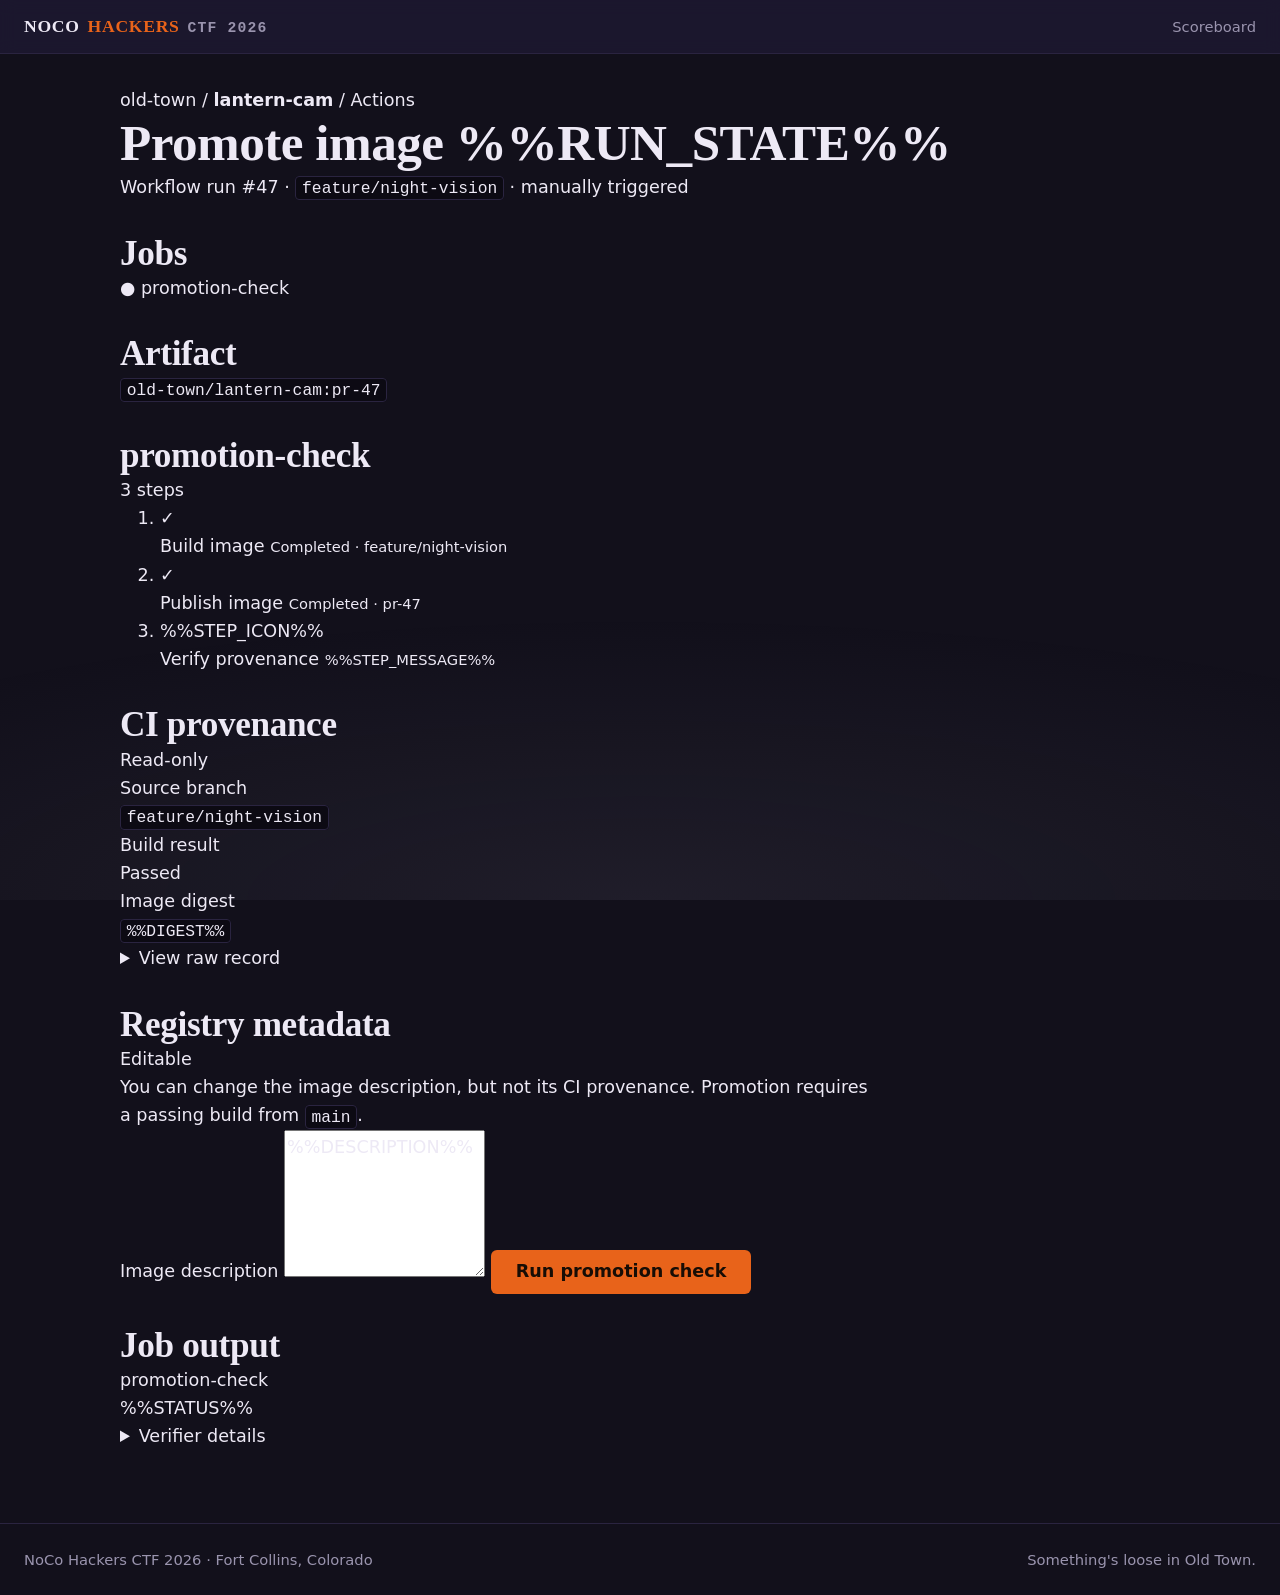
==== challenges/web/main-character-syndrome/src/index.html @ d04d58c6 "inital commit" ====
<!doctype html>
<html lang="en" data-theme="dark">
<head>
<meta charset="utf-8">
<meta name="viewport" content="width=device-width, initial-scale=1">
<title>Promote image · old-town/lantern-cam</title>
<link rel="stylesheet" href="/theme/theme.bundle.css">
<link rel="stylesheet" href="/registry.css">
<link rel="icon" href="/theme/favicon.svg" type="image/svg+xml">
</head>
<body>
<header class="noco-nav">
  <a class="noco-nav__mark" href="https://ctf.nocohackers.com">NOCO<b>HACKERS</b><span class="noco-nav__year">CTF 2026</span></a>
  <span class="noco-nav__spacer"></span>
  <a href="https://ctf.nocohackers.com/challenges">Scoreboard</a>
</header>
<main class="noco-shell pipeline">
  <nav class="pipeline-breadcrumb" aria-label="Breadcrumb">old-town <span>/</span> <strong>lantern-cam</strong> <span>/</span> Actions</nav>
  <div class="pipeline-heading">
    <div>
      <h1>Promote image <span class="run-badge %%STATE_CLASS%%">%%RUN_STATE%%</span></h1>
      <p>Workflow run #47 · <code>feature/night-vision</code> · manually triggered</p>
    </div>
  </div>
  <div class="pipeline-layout">
    <aside class="pipeline-sidebar" aria-label="Workflow navigation">
      <h2>Jobs</h2>
      <div class="pipeline-selected"><span aria-hidden="true">●</span> promotion-check</div>
      <h2>Artifact</h2>
      <p><code>old-town/lantern-cam:pr-47</code></p>
    </aside>
    <div class="pipeline-main">
      <section class="pipeline-panel" aria-labelledby="job-title">
        <div class="pipeline-panel__head"><h2 id="job-title">promotion-check</h2><span>3 steps</span></div>
        <ol class="pipeline-steps">
          <li><span class="step-icon step-ok" aria-hidden="true">✓</span><div>Build image <small>Completed · feature/night-vision</small></div></li>
          <li><span class="step-icon step-ok" aria-hidden="true">✓</span><div>Publish image <small>Completed · pr-47</small></div></li>
          <li><span class="step-icon %%STEP_CLASS%%" aria-hidden="true">%%STEP_ICON%%</span><div>Verify provenance <small>%%STEP_MESSAGE%%</small></div></li>
        </ol>
      </section>

      <section class="pipeline-panel" aria-labelledby="provenance-title">
        <div class="pipeline-panel__head"><h2 id="provenance-title">CI provenance</h2><span>Read-only</span></div>
        <dl class="pipeline-details">
          <div><dt>Source branch</dt><dd><code>feature/night-vision</code></dd></div>
          <div><dt>Build result</dt><dd><span class="pipeline-success">Passed</span></dd></div>
          <div><dt>Image digest</dt><dd><code>%%DIGEST%%</code></dd></div>
        </dl>
        <details class="pipeline-raw"><summary>View raw record</summary><pre><code>%%PROVENANCE%%</code></pre></details>
      </section>

      <section class="pipeline-panel" aria-labelledby="metadata-title">
        <div class="pipeline-panel__head"><h2 id="metadata-title">Registry metadata</h2><span>Editable</span></div>
        <div class="pipeline-panel__body">
          <p>You can change the image description, but not its CI provenance. Promotion requires a passing build from <code>main</code>.</p>
          <form method="post" action="/promote#output">
            <label for="description">Image description</label>
            <textarea id="description" name="description" rows="5" maxlength="4096" spellcheck="false">%%DESCRIPTION%%</textarea>
            <button class="noco-btn" type="submit">Run promotion check</button>
          </form>
        </div>
      </section>

      <section id="output" class="pipeline-panel" aria-labelledby="output-title">
        <div class="pipeline-panel__head"><h2 id="output-title">Job output</h2><span>promotion-check</span></div>
        <div class="pipeline-output" aria-live="polite">%%STATUS%%</div>
        <details class="pipeline-raw pipeline-log">
          <summary>Verifier details</summary>
          <div><p>The job sends the CI record and registry description to a <code>jq</code> JSON-lines reader. Non-JSON lines are skipped.</p>%%AUDIT%%</div>
        </details>
      </section>
    </div>
  </div>
</main>
<footer class="noco-footer">
  <span>NoCo Hackers CTF 2026 &middot; Fort Collins, Colorado</span>
  <span class="noco-footer__spacer"></span>
  <span>Something's loose in Old Town.</span>
</footer>
</body>
</html>
---- theme/theme.bundle.css ----
/* NoCo Hackers CTF 2026 - bundle (tokens.css + theme.css).
   Generated by tools/build-theme.sh; edit the sources, not this file. */

/* ==========================================================================
   NoCo Hackers CTF 2026 — design tokens
   "Something's loose in Old Town."

   Every colour, size and font in the event comes from this file. Challenge
   authors should never hard-code a hex value: use the variables. If you need
   a colour that isn't here, open a PR against the theme rather than inventing
   one locally — that's how 25 challenges end up looking like 25 events.
   ========================================================================== */

:root {
  /* --- Core palette: a Fort Collins October night ----------------------- */
  --noco-night:    #12101b;  /* sky over Horsetooth, page background        */
  --noco-dusk:     #1d1930;  /* raised surfaces, cards                      */
  --noco-shadow:   #2a2440;  /* borders, dividers, inset wells              */
  --noco-fog:      #9a94ae;  /* muted text, river mist off the Poudre       */
  --noco-moon:     #ede9f5;  /* primary text                               */

  --noco-pumpkin:  #e8631a;  /* primary accent — jack-o'-lantern            */
  --noco-ember:    #f59a2e;  /* hover / secondary accent                    */
  --noco-aspen:    #f2c14e;  /* highlights, gold aspen in the canyon        */
  --noco-poudre:   #2e7d8f;  /* cool counterweight, links                   */
  --noco-lichen:   #6b8f3a;  /* success, solved, healthy                    */
  --noco-blood:    #a32b2b;  /* error, danger, wrong flag                   */

  /* --- Semantic aliases: prefer these in components -------------------- */
  --bg:            var(--noco-night);
  --bg-raised:     var(--noco-dusk);
  --bg-inset:      #0c0a13;
  --border:        var(--noco-shadow);
  --text:          var(--noco-moon);
  --text-muted:    var(--noco-fog);
  --accent:        var(--noco-pumpkin);
  --accent-hover:  var(--noco-ember);
  --link:          var(--noco-aspen);
  --success:       var(--noco-lichen);
  --danger:        var(--noco-blood);

  /* --- Type ------------------------------------------------------------ */
  --font-display: ui-serif, Georgia, Cambria, "Times New Roman", Times, serif;
  --font-body:    ui-sans-serif, system-ui, -apple-system, BlinkMacSystemFont,
                  "Segoe UI", sans-serif;
  --font-mono:    ui-monospace, "SFMono-Regular", Consolas, "Liberation Mono",
                  Menlo, monospace;

  --step--1: clamp(0.83rem, 0.80rem + 0.15vw, 0.92rem);
  --step-0:  clamp(1.00rem, 0.96rem + 0.20vw, 1.10rem);
  --step-1:  clamp(1.25rem, 1.15rem + 0.50vw, 1.55rem);
  --step-2:  clamp(1.60rem, 1.40rem + 1.00vw, 2.20rem);
  --step-3:  clamp(2.10rem, 1.70rem + 2.00vw, 3.20rem);

  /* --- Space, shape, motion -------------------------------------------- */
  --space-1: 0.25rem;  --space-2: 0.5rem;   --space-3: 0.75rem;
  --space-4: 1rem;     --space-5: 1.5rem;   --space-6: 2rem;
  --space-7: 3rem;     --space-8: 4.5rem;

  --radius:     6px;
  --radius-lg:  12px;
  --measure:    68ch;

  --shadow-1: 0 1px 2px rgb(0 0 0 / 0.4);
  --shadow-2: 0 8px 28px rgb(0 0 0 / 0.45);
  --glow:     0 0 0 1px rgb(232 99 26 / 0.35), 0 0 24px -6px rgb(232 99 26 / 0.55);

  --ease: cubic-bezier(0.2, 0, 0.1, 1);
}

/* The event is night-time by design. A light mode exists only so that
   printouts, projectors and daylight-blind screens stay readable. */
@media (prefers-color-scheme: light) {
  :root:not([data-theme="dark"]) {
    --bg:         #f6f2ea;
    --bg-raised:  #fffdf8;
    --bg-inset:   #ece5d8;
    --border:     #d8cdb8;
    --text:       #221c2b;
    --text-muted: #5f5870;
    --link:       #8a5a12;
  }
}

/* ==========================================================================
   NoCo Hackers CTF 2026 — component layer
   Link this AFTER tokens.css, or link theme.bundle.css which contains both.

     <link rel="stylesheet" href="/theme/theme.bundle.css">

   Class prefix is `noco-`. Bare element styles are deliberately opinionated
   so a challenge that writes plain semantic HTML already looks correct.
   ========================================================================== */


/* --- Reset-ish ------------------------------------------------------- */
*, *::before, *::after { box-sizing: border-box; }
* { margin: 0; }

html { -webkit-text-size-adjust: 100%; }

body {
  min-height: 100vh;
  background: var(--bg);
  color: var(--text);
  font: var(--step-0)/1.6 var(--font-body);
  font-synthesis-weight: none;
  text-rendering: optimizeLegibility;
  -webkit-font-smoothing: antialiased;
  display: flex;
  flex-direction: column;
}

/* A low fog bank across the bottom of the page. Purely atmospheric, and it
   costs nothing — no image, no script. Disabled for reduced-motion users
   only if you animate it; static, it's safe. */
body::before {
  content: ""; position: fixed; inset: auto 0 0 0; height: 45vh;
  background: radial-gradient(120% 100% at 50% 100%,
              rgb(154 148 174 / 0.10) 0%, transparent 70%);
  pointer-events: none; z-index: 0;
}
body > * { position: relative; z-index: 1; }

img, svg, video { display: block; max-width: 100%; height: auto; }
input, button, textarea, select { font: inherit; color: inherit; }

/* --- Typography ------------------------------------------------------- */
h1, h2, h3 {
  font-family: var(--font-display);
  font-weight: 600;
  line-height: 1.15;
  letter-spacing: -0.01em;
  text-wrap: balance;
}
h1 { font-size: var(--step-3); }
h2 { font-size: var(--step-2); margin-block-start: var(--space-6); }
h3 { font-size: var(--step-1); margin-block-start: var(--space-5); }
p, ul, ol, blockquote { max-width: var(--measure); }
p + p, p + ul, p + ol, ul + p, ol + p { margin-block-start: var(--space-4); }

a { color: var(--link); text-decoration-thickness: 1px; text-underline-offset: 0.2em; }
a:hover { color: var(--accent-hover); }

code, kbd, samp, pre { font-family: var(--font-mono); font-size: 0.925em; }
code:not(pre code) {
  background: var(--bg-inset); border: 1px solid var(--border);
  border-radius: 4px; padding: 0.1em 0.35em;
}
pre {
  background: var(--bg-inset); border: 1px solid var(--border);
  border-radius: var(--radius); padding: var(--space-4);
  overflow-x: auto; line-height: 1.5;
}

/* Small-caps eyebrow above a heading — used for the challenge category. */
.noco-eyebrow {
  font-family: var(--font-display);
  font-size: var(--step--1); font-weight: 600;
  letter-spacing: 0.14em; text-transform: uppercase;
  color: var(--accent);
}

/* --- Layout ----------------------------------------------------------- */
.noco-shell { flex: 1; width: 100%; max-width: 68rem; margin-inline: auto;
              padding: var(--space-6) var(--space-5) var(--space-8); }
.noco-stack > * + * { margin-block-start: var(--space-4); }

/* --- Header ----------------------------------------------------------- */
.noco-nav {
  display: flex; align-items: center; gap: var(--space-5);
  flex-wrap: wrap;
  padding: var(--space-3) var(--space-5);
  background: color-mix(in srgb, var(--bg-raised) 88%, transparent);
  border-block-end: 1px solid var(--border);
  backdrop-filter: blur(8px);
}
.noco-nav__mark {
  display: flex; align-items: baseline; gap: var(--space-2);
  font-family: var(--font-display); font-weight: 700;
  font-size: var(--step-0); letter-spacing: 0.04em;
  color: var(--text); text-decoration: none;
}
.noco-nav__mark b { color: var(--accent); font-weight: 700; }
.noco-nav__year {
  font-family: var(--font-mono); font-size: var(--step--1);
  color: var(--text-muted); letter-spacing: 0.08em;
}
.noco-nav__spacer { margin-inline-start: auto; }
.noco-nav a:not(.noco-nav__mark) {
  color: var(--text-muted); text-decoration: none; font-size: var(--step--1);
}
.noco-nav a:not(.noco-nav__mark):hover { color: var(--text); }

/* --- Challenge title block -------------------------------------------- */
.noco-chal-head { padding-block: var(--space-5) var(--space-6);
                  border-block-end: 1px solid var(--border); }
.noco-chal-head p { color: var(--text-muted); margin-block-start: var(--space-3); }

/* --- Card ------------------------------------------------------------- */
.noco-card {
  background: var(--bg-raised);
  border: 1px solid var(--border);
  border-radius: var(--radius-lg);
  padding: var(--space-5);
  box-shadow: var(--shadow-1);
}
.noco-card--lit { border-color: color-mix(in srgb, var(--accent) 45%, var(--border));
                  box-shadow: var(--shadow-2), var(--glow); }
.noco-grid { display: grid; gap: var(--space-4);
             grid-template-columns: repeat(auto-fit, minmax(16rem, 1fr)); }

/* --- Buttons ---------------------------------------------------------- */
.noco-btn {
  display: inline-flex; align-items: center; justify-content: center;
  gap: var(--space-2);
  padding: var(--space-3) var(--space-5);
  background: var(--accent); color: #170d05;
  font-weight: 600; line-height: 1;
  border: 1px solid transparent; border-radius: var(--radius);
  cursor: pointer; text-decoration: none;
  transition: background 140ms var(--ease), transform 140ms var(--ease);
}
.noco-btn:hover { background: var(--accent-hover); color: #170d05; }
.noco-btn:active { transform: translateY(1px); }
.noco-btn--ghost {
  background: transparent; color: var(--text); border-color: var(--border);
}
.noco-btn--ghost:hover { background: var(--bg-raised); color: var(--text);
                         border-color: var(--accent); }

:where(a, button, input, textarea, select):focus-visible {
  outline: 2px solid var(--noco-aspen); outline-offset: 2px; border-radius: 3px;
}

/* --- Form controls ---------------------------------------------------- */
.noco-input {
  width: 100%; padding: var(--space-3) var(--space-4);
  background: var(--bg-inset); color: var(--text);
  border: 1px solid var(--border); border-radius: var(--radius);
  font-family: var(--font-mono);
}
.noco-input::placeholder { color: color-mix(in srgb, var(--text-muted) 70%, transparent); }
.noco-input:focus { border-color: var(--accent); }

.noco-field { display: flex; gap: var(--space-3); flex-wrap: wrap; }
.noco-field .noco-input { flex: 1 1 18rem; }

/* --- Flag display ----------------------------------------------------- */
.noco-flag {
  display: inline-block;
  font-family: var(--font-mono); font-size: var(--step-1); font-weight: 700;
  color: var(--noco-aspen);
  background: var(--bg-inset);
  border: 1px dashed color-mix(in srgb, var(--noco-aspen) 55%, var(--border));
  border-radius: var(--radius);
  padding: var(--space-3) var(--space-4);
  word-break: break-all;
}

/* --- Status ----------------------------------------------------------- */
.noco-note {
  border-inline-start: 3px solid var(--accent);
  background: var(--bg-raised);
  padding: var(--space-4) var(--space-5);
  border-radius: 0 var(--radius) var(--radius) 0;
}
.noco-note--ok   { border-color: var(--success); }
.noco-note--bad  { border-color: var(--danger); }

/* --- Terminal transcript (for pwn/misc write-ups and demos) ----------- */
.noco-term {
  background: #08060d; border: 1px solid var(--border);
  border-radius: var(--radius); padding: var(--space-4);
  font-family: var(--font-mono); font-size: var(--step--1);
  color: #c9c3d8; overflow-x: auto;
}
.noco-term .p { color: var(--noco-lichen); }   /* prompt */
.noco-term .o { color: var(--text-muted); }    /* output */

/* --- Table ------------------------------------------------------------ */
table { border-collapse: collapse; width: 100%; }
th, td { text-align: start; padding: var(--space-3);
         border-block-end: 1px solid var(--border); }
th { font-family: var(--font-display); font-size: var(--step--1);
     letter-spacing: 0.06em; text-transform: uppercase; color: var(--text-muted); }

/* --- Footer ----------------------------------------------------------- */
.noco-footer {
  border-block-start: 1px solid var(--border);
  padding: var(--space-5);
  font-size: var(--step--1); color: var(--text-muted);
  display: flex; gap: var(--space-4); flex-wrap: wrap; align-items: center;
}
.noco-footer a { color: var(--text-muted); }
.noco-footer__spacer { margin-inline-start: auto; }

@media (prefers-reduced-motion: reduce) {
  *, *::before, *::after { animation-duration: 0.01ms !important;
                           transition-duration: 0.01ms !important; }
}
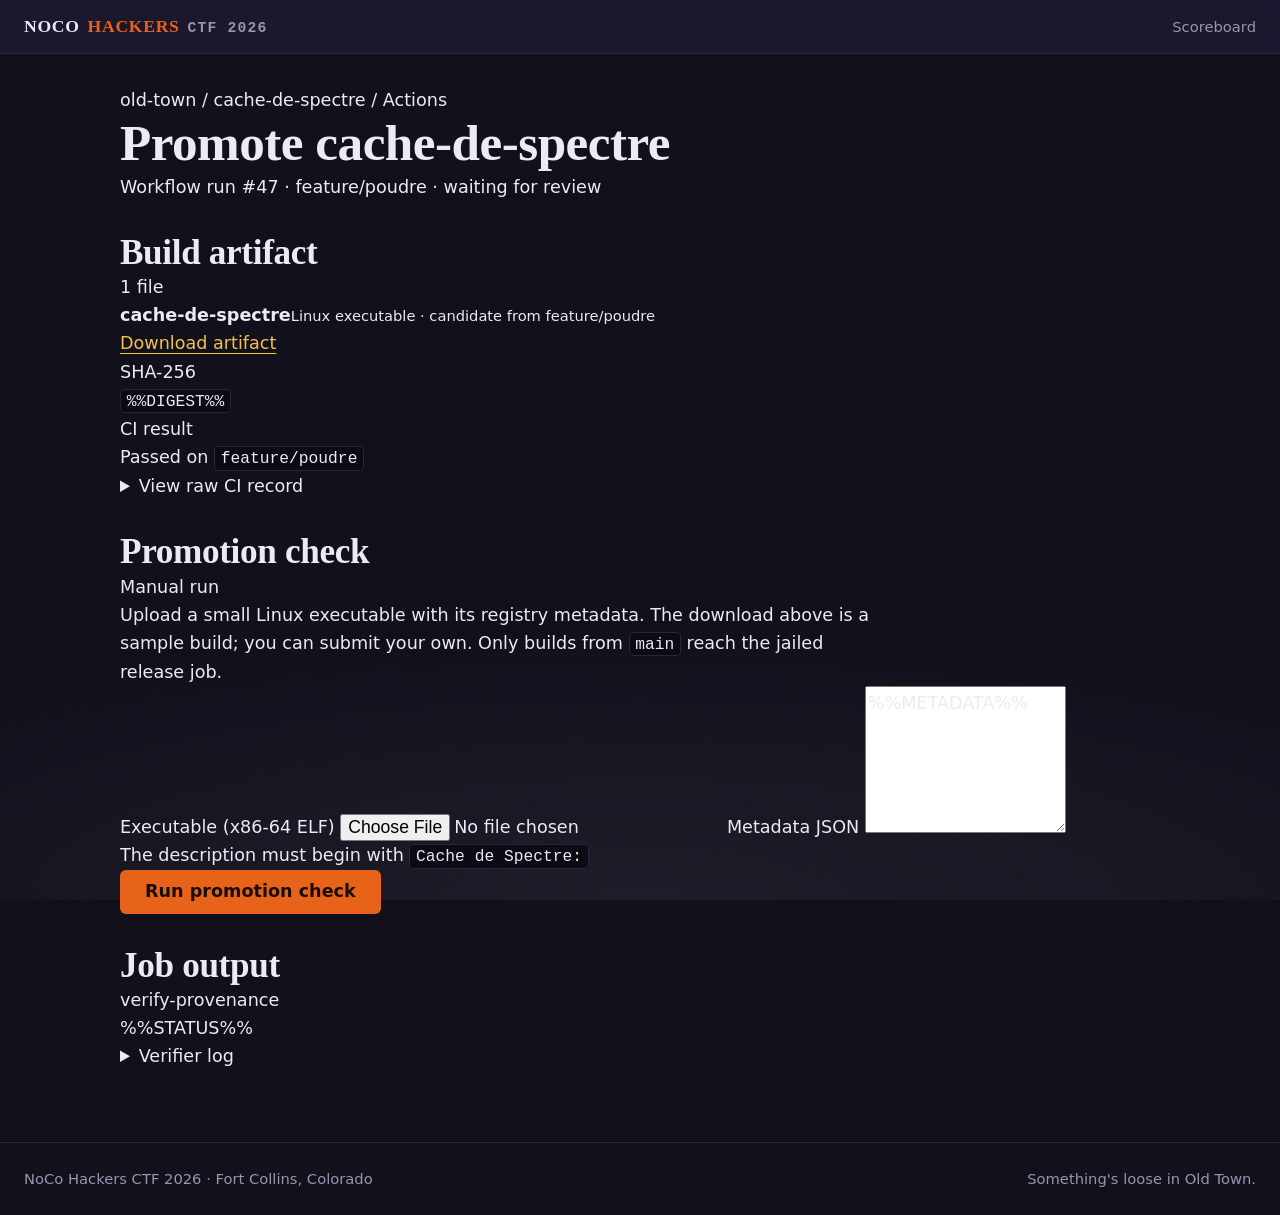
==== commit 0e1adab0: "initial" ====
--- a/challenges/web/main-character-syndrome/src/index.html
+++ b/challenges/web/main-character-syndrome/src/index.html
@@ -3,7 +3,7 @@
 <head>
 <meta charset="utf-8">
 <meta name="viewport" content="width=device-width, initial-scale=1">
-<title>Promote image · old-town/lantern-cam</title>
+<title>Promote cache-de-spectre · Old Town CI</title>
 <link rel="stylesheet" href="/theme/theme.bundle.css">
 <link rel="stylesheet" href="/registry.css">
 <link rel="icon" href="/theme/favicon.svg" type="image/svg+xml">
@@ -14,63 +14,46 @@
   <span class="noco-nav__spacer"></span>
   <a href="https://ctf.nocohackers.com/challenges">Scoreboard</a>
 </header>
-<main class="noco-shell pipeline">
-  <nav class="pipeline-breadcrumb" aria-label="Breadcrumb">old-town <span>/</span> <strong>lantern-cam</strong> <span>/</span> Actions</nav>
-  <div class="pipeline-heading">
-    <div>
-      <h1>Promote image <span class="run-badge %%STATE_CLASS%%">%%RUN_STATE%%</span></h1>
-      <p>Workflow run #47 · <code>feature/night-vision</code> · manually triggered</p>
+<main class="noco-shell registry">
+  <p class="breadcrumb">old-town / cache-de-spectre / Actions</p>
+  <h1>Promote cache-de-spectre</h1>
+  <p class="subtitle">Workflow run #47 · feature/poudre · waiting for review</p>
+
+  <section class="panel" aria-labelledby="artifact-heading">
+    <div class="panel-head"><h2 id="artifact-heading">Build artifact</h2><span>1 file</span></div>
+    <div class="panel-body artifact-row">
+      <div><strong>cache-de-spectre</strong><small>Linux executable · candidate from feature/poudre</small></div>
+      <a href="/artifact/cache-de-spectre" download>Download artifact</a>
     </div>
-  </div>
-  <div class="pipeline-layout">
-    <aside class="pipeline-sidebar" aria-label="Workflow navigation">
-      <h2>Jobs</h2>
-      <div class="pipeline-selected"><span aria-hidden="true">●</span> promotion-check</div>
-      <h2>Artifact</h2>
-      <p><code>old-town/lantern-cam:pr-47</code></p>
-    </aside>
-    <div class="pipeline-main">
-      <section class="pipeline-panel" aria-labelledby="job-title">
-        <div class="pipeline-panel__head"><h2 id="job-title">promotion-check</h2><span>3 steps</span></div>
-        <ol class="pipeline-steps">
-          <li><span class="step-icon step-ok" aria-hidden="true">✓</span><div>Build image <small>Completed · feature/night-vision</small></div></li>
-          <li><span class="step-icon step-ok" aria-hidden="true">✓</span><div>Publish image <small>Completed · pr-47</small></div></li>
-          <li><span class="step-icon %%STEP_CLASS%%" aria-hidden="true">%%STEP_ICON%%</span><div>Verify provenance <small>%%STEP_MESSAGE%%</small></div></li>
-        </ol>
-      </section>
+    <dl class="details">
+      <div><dt>SHA-256</dt><dd><code>%%DIGEST%%</code></dd></div>
+      <div><dt>CI result</dt><dd><span class="success">Passed</span> on <code>feature/poudre</code></dd></div>
+    </dl>
+    <details class="raw"><summary>View raw CI record</summary><pre><code>%%PROVENANCE%%</code></pre></details>
+  </section>
 
-      <section class="pipeline-panel" aria-labelledby="provenance-title">
-        <div class="pipeline-panel__head"><h2 id="provenance-title">CI provenance</h2><span>Read-only</span></div>
-        <dl class="pipeline-details">
-          <div><dt>Source branch</dt><dd><code>feature/night-vision</code></dd></div>
-          <div><dt>Build result</dt><dd><span class="pipeline-success">Passed</span></dd></div>
-          <div><dt>Image digest</dt><dd><code>%%DIGEST%%</code></dd></div>
-        </dl>
-        <details class="pipeline-raw"><summary>View raw record</summary><pre><code>%%PROVENANCE%%</code></pre></details>
-      </section>
+  <section class="panel" aria-labelledby="review-heading">
+    <div class="panel-head"><h2 id="review-heading">Promotion check</h2><span>Manual run</span></div>
+    <div class="panel-body">
+      <p>Upload a small Linux executable with its registry metadata. The download above is a sample build; you can submit your own. Only builds from <code>main</code> reach the jailed release job.</p>
+      <form method="post" action="/review#output" enctype="multipart/form-data">
+        <label for="binary">Executable (x86-64 ELF)</label>
+        <input id="binary" name="binary" type="file" required>
+        <label for="metadata">Metadata JSON</label>
+        <textarea id="metadata" name="metadata" rows="5" spellcheck="false" required>%%METADATA%%</textarea>
+        <p class="field-note">The description must begin with <code>Cache de Spectre: </code></p>
+        <button class="noco-btn" type="submit">Run promotion check</button>
+      </form>
+    </div>
+  </section>
 
-      <section class="pipeline-panel" aria-labelledby="metadata-title">
-        <div class="pipeline-panel__head"><h2 id="metadata-title">Registry metadata</h2><span>Editable</span></div>
-        <div class="pipeline-panel__body">
-          <p>You can change the image description, but not its CI provenance. Promotion requires a passing build from <code>main</code>.</p>
-          <form method="post" action="/promote#output">
-            <label for="description">Image description</label>
-            <textarea id="description" name="description" rows="5" maxlength="4096" spellcheck="false">%%DESCRIPTION%%</textarea>
-            <button class="noco-btn" type="submit">Run promotion check</button>
-          </form>
-        </div>
-      </section>
-
-      <section id="output" class="pipeline-panel" aria-labelledby="output-title">
-        <div class="pipeline-panel__head"><h2 id="output-title">Job output</h2><span>promotion-check</span></div>
-        <div class="pipeline-output" aria-live="polite">%%STATUS%%</div>
-        <details class="pipeline-raw pipeline-log">
-          <summary>Verifier details</summary>
-          <div><p>The job sends the CI record and registry description to a <code>jq</code> JSON-lines reader. Non-JSON lines are skipped.</p>%%AUDIT%%</div>
-        </details>
-      </section>
-    </div>
-  </div>
+  <section id="output" class="panel" aria-labelledby="output-heading">
+    <div class="panel-head"><h2 id="output-heading">Job output</h2><span>verify-provenance</span></div>
+    <div class="panel-body" role="status">%%STATUS%%</div>
+    <details class="raw"><summary>Verifier log</summary>
+      <div class="log"><p>CI record and registry description enter a <code>jq</code> JSON-lines reader. Non-JSON lines are skipped.</p>%%AUDIT%%</div>
+    </details>
+  </section>
 </main>
 <footer class="noco-footer">
   <span>NoCo Hackers CTF 2026 &middot; Fort Collins, Colorado</span>
